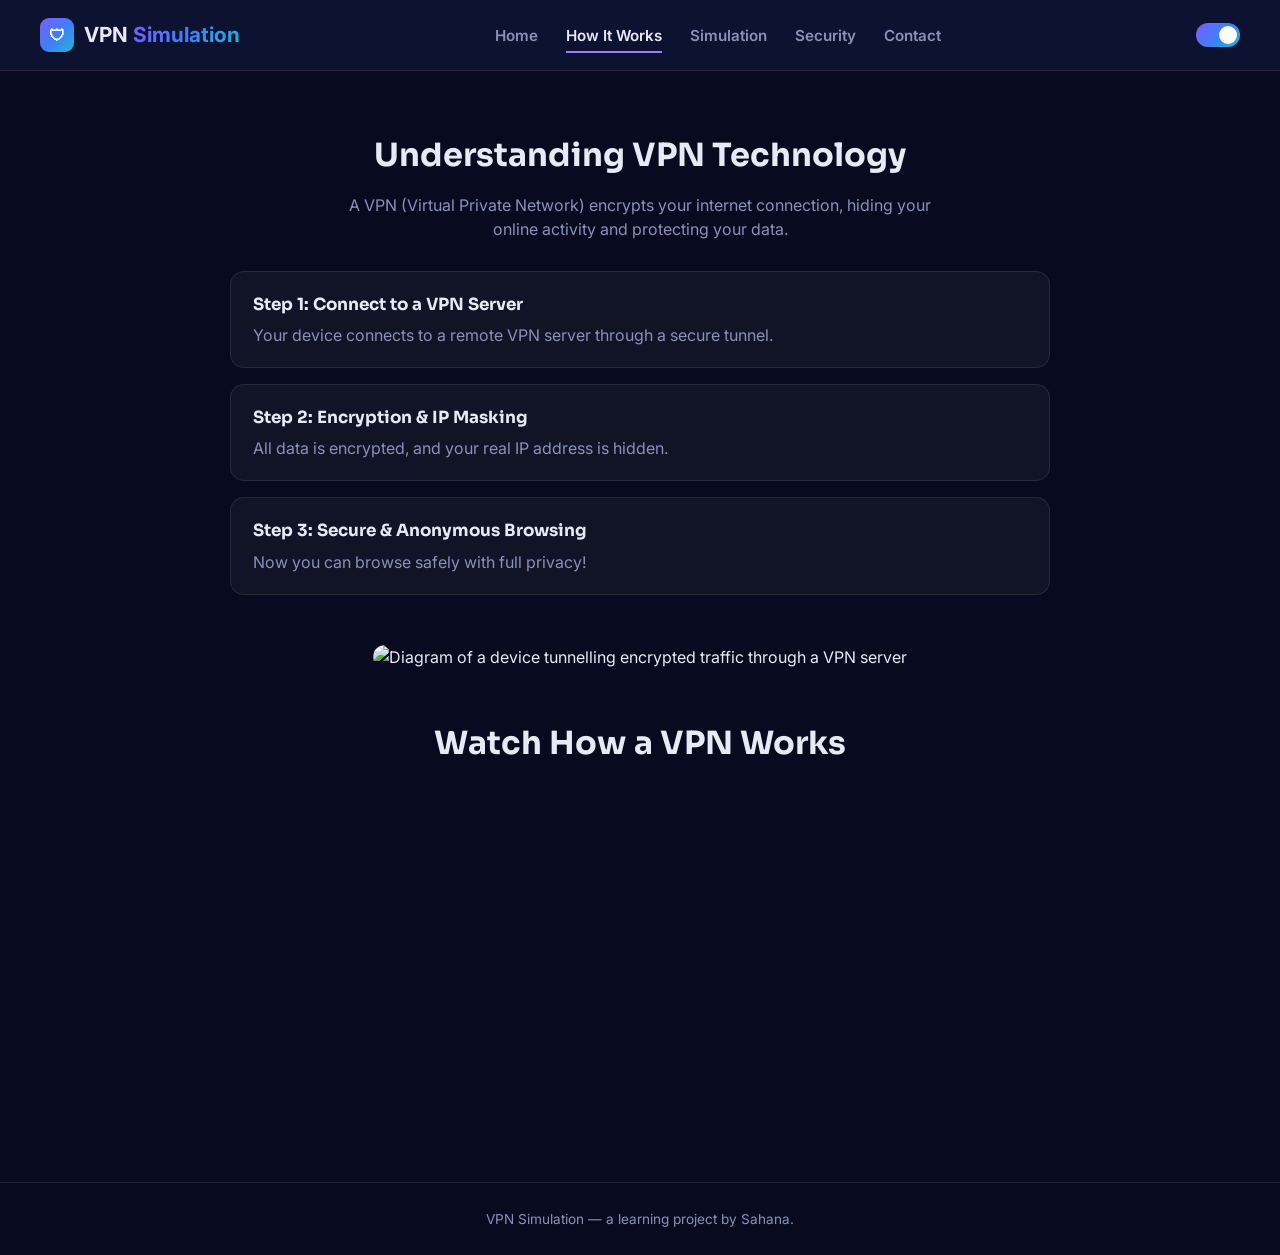
==== how-it-works.html @ f618197d "Add files via upload" ====
<!DOCTYPE html>
<html lang="en">
<head>
    <meta charset="UTF-8">
    <meta name="viewport" content="width=device-width, initial-scale=1.0">
    <title>How VPN Works - VPN Simulation</title>
    <link rel="stylesheet" href="styles.css">
    <script defer src="script.js"></script>
</head>
<body class="dark-mode">
    <header>
        <div class="brand">
            <span class="shield-mark">🛡</span>
            <span>VPN <span class="gradient-text">Simulation</span></span>
        </div>
        <nav>
            <ul>
                <li><a href="index.html">Home</a></li>
                <li><a href="how-it-works.html" class="active">How It Works</a></li>
                <li><a href="simulation.html">Simulation</a></li>
                <li><a href="security.html">Security</a></li>
                <li><a href="contact.html">Contact</a></li>
            </ul>
        </nav>
        <div class="header-right">
            <label class="switch">
                <input type="checkbox" id="darkModeToggle">
                <span class="slider"></span>
            </label>
        </div>
    </header>

    <section class="page how-it-works">
        <h2>Understanding VPN Technology</h2>
        <p>A VPN (Virtual Private Network) encrypts your internet connection, hiding your online activity and protecting your data.</p>

        <div class="vpn-steps">
            <div class="step">
                <h3>Step 1: Connect to a VPN Server</h3>
                <p>Your device connects to a remote VPN server through a secure tunnel.</p>
            </div>

            <div class="step">
                <h3>Step 2: Encryption &amp; IP Masking</h3>
                <p>All data is encrypted, and your real IP address is hidden.</p>
            </div>

            <div class="step">
                <h3>Step 3: Secure &amp; Anonymous Browsing</h3>
                <p>Now you can browse safely with full privacy!</p>
            </div>
        </div>

        <img src="assets/images/vpn.png" alt="Diagram of a device tunnelling encrypted traffic through a VPN server">

        <div class="video-container">
            <h2>Watch How a VPN Works</h2>
            <iframe src="https://www.youtube.com/embed/_wQTRMBAvzg" title="How a VPN works" frameborder="0" allowfullscreen></iframe>
        </div>
    </section>

    <footer>VPN Simulation — a learning project by Sahana.</footer>
</body>
</html>
---- styles.css ----
@import url('https://fonts.googleapis.com/css2?family=Sora:wght@500;600;700;800&family=Inter:wght@400;500;600&display=swap');

/* ---------- Light theme (default) ---------- */
:root {
    --bg: #f4f5fb;
    --bg-soft: #ffffff;
    --card: #ffffff;
    --card-border: #e3e6f3;
    --text: #1c2033;
    --text-dim: #5b6178;
    --purple: #7c5cff;
    --blue: #3b82f6;
    --cyan: #22b8cf;
    --green: #16a34a;
    --red: #e0324d;
    --amber: #d97706;
    --radius: 14px;
    --gradient: linear-gradient(135deg, var(--purple), var(--blue) 55%, var(--cyan));
}

body.dark-mode {
    --bg: #080b1f;
    --bg-soft: #0d1230;
    --card: rgba(255, 255, 255, 0.04);
    --card-border: rgba(255, 255, 255, 0.09);
    --text: #e7e9f7;
    --text-dim: #8b91b3;
    --purple: #9b7bff;
    --blue: #4f8cff;
    --cyan: #35d6e8;
    --green: #2fd66a;
    --red: #ff5470;
    --amber: #ffb020;
}

* { box-sizing: border-box; }

body {
    margin: 0;
    font-family: 'Inter', sans-serif;
    background: var(--bg);
    color: var(--text);
    transition: background 0.3s, color 0.3s;
    line-height: 1.5;
}

h1, h2, h3 {
    font-family: 'Sora', sans-serif;
    margin: 0;
}

a { color: inherit; }

.gradient-text {
    background: var(--gradient);
    -webkit-background-clip: text;
    background-clip: text;
    color: transparent;
}

/* ---------- Header ---------- */
header {
    display: flex;
    align-items: center;
    justify-content: space-between;
    padding: 18px 40px;
    background: var(--bg-soft);
    border-bottom: 1px solid var(--card-border);
    position: relative;
    flex-wrap: wrap;
    gap: 12px;
}

.brand {
    display: flex;
    align-items: center;
    gap: 10px;
    font-size: 1.3rem;
    font-weight: 700;
}

.brand .shield-mark {
    width: 34px;
    height: 34px;
    border-radius: 9px;
    background: var(--gradient);
    display: flex;
    align-items: center;
    justify-content: center;
    color: white;
    font-size: 1rem;
}

nav ul {
    list-style: none;
    display: flex;
    gap: 28px;
    padding: 0;
    margin: 0;
}

nav ul li a {
    text-decoration: none;
    color: var(--text-dim);
    font-weight: 600;
    font-size: 0.95rem;
    padding-bottom: 6px;
    border-bottom: 2px solid transparent;
    transition: color 0.2s, border-color 0.2s;
}

nav ul li a:hover,
nav ul li a.active {
    color: var(--text);
    border-color: var(--purple);
}

.header-right {
    display: flex;
    align-items: center;
    gap: 16px;
}

.status-pill {
    display: flex;
    align-items: center;
    gap: 8px;
    padding: 8px 14px;
    border-radius: 999px;
    background: var(--card);
    border: 1px solid var(--card-border);
    font-size: 0.85rem;
    font-weight: 600;
}

.status-dot {
    width: 8px;
    height: 8px;
    border-radius: 50%;
    background: var(--red);
}

.status-pill.connected .status-dot { background: var(--green); }

/* Dark mode toggle switch */
.switch {
    position: relative;
    display: inline-block;
    width: 44px;
    height: 24px;
    flex-shrink: 0;
}
.switch input { opacity: 0; width: 0; height: 0; }
.slider {
    position: absolute;
    inset: 0;
    background-color: #c7cad9;
    transition: 0.3s;
    border-radius: 999px;
    cursor: pointer;
}
.slider:before {
    position: absolute;
    content: "";
    height: 18px;
    width: 18px;
    left: 3px;
    bottom: 3px;
    background-color: white;
    transition: 0.3s;
    border-radius: 50%;
}
input:checked + .slider { background: var(--gradient); }
input:checked + .slider:before { transform: translateX(20px); }

/* ---------- Hero ---------- */
.hero {
    max-width: 1180px;
    margin: 0 auto;
    padding: 70px 40px 40px;
    display: flex;
    align-items: center;
    justify-content: space-between;
    gap: 40px;
    flex-wrap: wrap;
}

.hero-copy { max-width: 560px; }

.hero h2 {
    font-size: 2.6rem;
    font-weight: 800;
    line-height: 1.15;
}

.hero p {
    color: var(--text-dim);
    font-size: 1.05rem;
    margin-top: 16px;
    max-width: 46ch;
}

.hero-orbit {
    width: 260px;
    height: 260px;
    flex-shrink: 0;
}

.btn {
    display: inline-flex;
    align-items: center;
    gap: 8px;
    background: var(--gradient);
    padding: 13px 26px;
    color: white;
    text-decoration: none;
    border-radius: 999px;
    font-weight: 600;
    font-size: 1rem;
    border: none;
    cursor: pointer;
    transition: transform 0.2s, box-shadow 0.2s;
    margin-top: 26px;
}

.btn:hover {
    transform: translateY(-1px);
    box-shadow: 0 10px 24px -8px rgba(124, 92, 255, 0.55);
}

/* ---------- Dashboard ---------- */
.dashboard {
    max-width: 1180px;
    margin: 0 auto 60px;
    padding: 0 40px;
}

.dashboard-grid {
    display: grid;
    grid-template-columns: 1.1fr 1fr 1fr;
    gap: 20px;
    background: var(--card);
    border: 1px solid var(--card-border);
    border-radius: 20px;
    padding: 28px;
}

.panel-heading {
    display: flex;
    align-items: center;
    gap: 12px;
    margin-bottom: 18px;
}

.panel-heading .icon-badge {
    width: 42px;
    height: 42px;
    border-radius: 12px;
    background: rgba(47, 214, 106, 0.12);
    color: var(--green);
    display: flex;
    align-items: center;
    justify-content: center;
    font-size: 1.2rem;
}

.panel-heading h3 { font-size: 1.05rem; }
.panel-heading span { color: var(--text-dim); font-size: 0.85rem; }

.card {
    background: var(--bg-soft);
    border: 1px solid var(--card-border);
    border-radius: var(--radius);
    padding: 16px 18px;
    margin-bottom: 14px;
}

.card-row {
    display: flex;
    align-items: center;
    justify-content: space-between;
    gap: 12px;
}

.card-label {
    display: flex;
    align-items: center;
    gap: 10px;
    color: var(--text-dim);
    font-size: 0.85rem;
}

.card-value {
    font-weight: 700;
    font-size: 1.05rem;
    margin-top: 4px;
}

.card-sub { color: var(--text-dim); font-size: 0.8rem; margin-top: 2px; }

.mini-btn {
    border: 1px solid var(--card-border);
    background: var(--card);
    border-radius: 999px;
    padding: 8px 14px;
    font-weight: 600;
    font-size: 0.85rem;
    cursor: pointer;
    color: var(--text);
}

.mini-btn:hover { border-color: var(--purple); }

.status-title { font-size: 1.15rem; }
.status-title.status-ok { color: var(--green); }
.status-title.status-bad { color: var(--red); }

.map-card {
    background: var(--bg-soft);
    border: 1px solid var(--card-border);
    border-radius: var(--radius);
    padding: 16px;
    height: 200px;
    display: flex;
    align-items: center;
    justify-content: center;
    position: relative;
    overflow: hidden;
    margin-bottom: 14px;
}

.map-card svg { width: 100%; height: 100%; }

.data-status {
    display: flex;
    align-items: center;
    gap: 12px;
}

.data-status .icon-badge {
    background: rgba(255, 84, 112, 0.12);
    color: var(--red);
}

.data-status.secure .icon-badge {
    background: rgba(47, 214, 106, 0.12);
    color: var(--green);
}

/* ---------- Feature strip ---------- */
.feature-strip {
    max-width: 1180px;
    margin: 0 auto 70px;
    padding: 0 40px;
    display: grid;
    grid-template-columns: repeat(4, 1fr);
    gap: 20px;
    text-align: center;
}

.feature-strip .feature-icon {
    width: 56px;
    height: 56px;
    margin: 0 auto 12px;
    border-radius: 50%;
    display: flex;
    align-items: center;
    justify-content: center;
    font-size: 1.4rem;
}

.feature-strip h4 { font-size: 1rem; }
.feature-strip p { color: var(--text-dim); font-size: 0.85rem; margin: 4px 0 0; }

/* ---------- Generic page sections (how-it-works / security / simulation / contact) ---------- */
section.page {
    max-width: 900px;
    margin: 0 auto;
    padding: 60px 40px 80px;
    text-align: center;
}

section.page h2 { font-size: 2rem; margin-bottom: 14px; }
section.page > p { color: var(--text-dim); max-width: 60ch; margin: 0 auto 30px; }

.vpn-steps {
    display: grid;
    gap: 16px;
    text-align: left;
    margin: 30px 0;
}

.step {
    background: var(--card);
    border: 1px solid var(--card-border);
    border-radius: var(--radius);
    padding: 20px 22px;
}

.step h3 { font-size: 1.05rem; margin-bottom: 6px; }
.step p { color: var(--text-dim); margin: 0; }

section.page img {
    width: 100%;
    max-width: 600px;
    border-radius: var(--radius);
    margin: 20px 0;
}

.video-container { margin-top: 30px; }
.video-container iframe {
    width: 100%;
    max-width: 560px;
    aspect-ratio: 16/9;
    height: auto;
    border-radius: var(--radius);
    border: none;
}

/* Simulation page */
.sim-controls {
    display: flex;
    gap: 10px;
    justify-content: center;
    flex-wrap: wrap;
    margin: 20px 0 30px;
}

.sim-controls input {
    padding: 12px 16px;
    border-radius: 999px;
    border: 1px solid var(--card-border);
    background: var(--bg-soft);
    color: var(--text);
    min-width: 220px;
    font-size: 0.95rem;
}

#simulation-container,
#hacker-simulation {
    display: flex;
    justify-content: space-around;
    align-items: center;
    flex-wrap: wrap;
    gap: 12px;
    margin-top: 30px;
}

.internet, .vpn-server, .destination, .data, .user, .hacker {
    padding: 14px 16px;
    background: var(--card);
    border: 1px solid var(--card-border);
    border-radius: var(--radius);
    font-weight: 600;
    font-size: 0.9rem;
}

.data.normal { border-color: var(--red); color: var(--red); }
.data.encrypted { border-color: var(--green); color: var(--green); display: none; }
.vpn-server { border-color: var(--blue); color: var(--blue); }
.hacker { color: var(--red); font-weight: 700; }
.hidden { display: none; }

#vpn-status { font-size: 1.1rem; margin-top: 24px; font-weight: 600; }

.cipher-text {
    font-family: 'Courier New', monospace;
    font-size: 0.82rem;
    color: var(--cyan);
    background: var(--card);
    border: 1px solid var(--card-border);
    border-radius: 10px;
    padding: 12px 14px;
    margin-top: 16px;
    word-break: break-all;
    text-align: left;
    max-width: 560px;
    margin-left: auto;
    margin-right: auto;
}

/* Security page */
.security-features {
    display: grid;
    grid-template-columns: repeat(auto-fit, minmax(180px, 1fr));
    gap: 16px;
    margin: 30px 0;
}

.feature {
    background: var(--card);
    border: 1px solid var(--card-border);
    border-radius: var(--radius);
    padding: 22px 18px;
    cursor: pointer;
    transition: border-color 0.2s, transform 0.2s;
}

.feature:hover { border-color: var(--purple); transform: translateY(-2px); }
.feature h3 { font-size: 1rem; margin-bottom: 8px; }
.feature p { color: var(--text-dim); font-size: 0.85rem; margin: 0; }

#feature-details {
    margin: 20px 0;
    font-size: 1.05rem;
    color: var(--cyan);
    min-height: 1.4em;
}

.hacker-btn {
    margin-top: 10px;
}

/* Contact page */
form#contactForm {
    display: flex;
    flex-direction: column;
    align-items: stretch;
    gap: 14px;
    max-width: 460px;
    margin: 30px auto 0;
}

form#contactForm input,
form#contactForm textarea {
    padding: 13px 16px;
    border-radius: 10px;
    border: 1px solid var(--card-border);
    background: var(--bg-soft);
    color: var(--text);
    font-size: 0.95rem;
    font-family: inherit;
}

form#contactForm textarea { min-height: 110px; resize: vertical; }

form#contactForm button {
    align-self: center;
    margin-top: 4px;
}

.social-links {
    margin-top: 24px;
    display: flex;
    gap: 20px;
    justify-content: center;
}

.social-links a {
    text-decoration: none;
    color: var(--purple);
    font-weight: 600;
    font-size: 0.95rem;
}

.social-links a:hover { color: var(--blue); }

footer {
    text-align: center;
    padding: 26px;
    color: var(--text-dim);
    font-size: 0.85rem;
    border-top: 1px solid var(--card-border);
}

/* Status messages (validation / success / failure feedback) */
.status-msg {
    font-size: 0.85rem;
    font-weight: 600;
    min-height: 1.2em;
    margin: 8px 0 0;
}
.status-msg.checking { color: var(--text-dim); }
.status-msg.ok { color: var(--green); }
.status-msg.bad { color: var(--red); }

/* Server / country select */
select.server-select {
    padding: 10px 14px;
    border-radius: 10px;
    border: 1px solid var(--card-border);
    background: var(--bg-soft);
    color: var(--text);
    font-size: 0.9rem;
    font-family: inherit;
    width: 100%;
}

/* Trust badge strip */
.trust-badges {
    max-width: 1180px;
    margin: 0 auto 10px;
    padding: 0 40px 30px;
    display: flex;
    flex-wrap: wrap;
    gap: 14px;
    justify-content: center;
}

.trust-badge {
    display: flex;
    align-items: center;
    gap: 8px;
    padding: 10px 16px;
    border-radius: 999px;
    background: var(--card);
    border: 1px solid var(--card-border);
    font-size: 0.82rem;
    font-weight: 600;
    color: var(--text-dim);
}

/* Security report card */
.report-card {
    background: var(--card);
    border: 1px solid var(--card-border);
    border-radius: 16px;
    padding: 24px 26px;
    text-align: left;
    margin: 0 0 34px;
}

.report-card-header {
    display: flex;
    align-items: center;
    justify-content: space-between;
    flex-wrap: wrap;
    gap: 12px;
    border-bottom: 1px solid var(--card-border);
    padding-bottom: 14px;
    margin-bottom: 14px;
}

.report-card-header h3 { font-size: 1.1rem; }
.report-card-header .report-meta { color: var(--text-dim); font-size: 0.8rem; }

.report-status-chip {
    display: inline-flex;
    align-items: center;
    gap: 6px;
    padding: 6px 14px;
    border-radius: 999px;
    background: rgba(47, 214, 106, 0.12);
    color: var(--green);
    font-weight: 700;
    font-size: 0.85rem;
}

.report-table {
    width: 100%;
    border-collapse: collapse;
    font-size: 0.9rem;
}

.report-table th, .report-table td {
    text-align: left;
    padding: 10px 8px;
    border-bottom: 1px solid var(--card-border);
}

.report-table th { color: var(--text-dim); font-weight: 600; font-size: 0.8rem; }
.report-pass { color: var(--green); font-weight: 700; }

/* ---------- Responsive ---------- */
@media (max-width: 900px) {
    .dashboard-grid { grid-template-columns: 1fr; }
    .feature-strip { grid-template-columns: repeat(2, 1fr); }
    header { padding: 16px 20px; }
    nav ul { gap: 16px; flex-wrap: wrap; justify-content: center; }
    .hero { padding: 40px 20px; }
    .hero h2 { font-size: 2rem; }
}

@media (max-width: 520px) {
    .feature-strip { grid-template-columns: 1fr 1fr; }
}
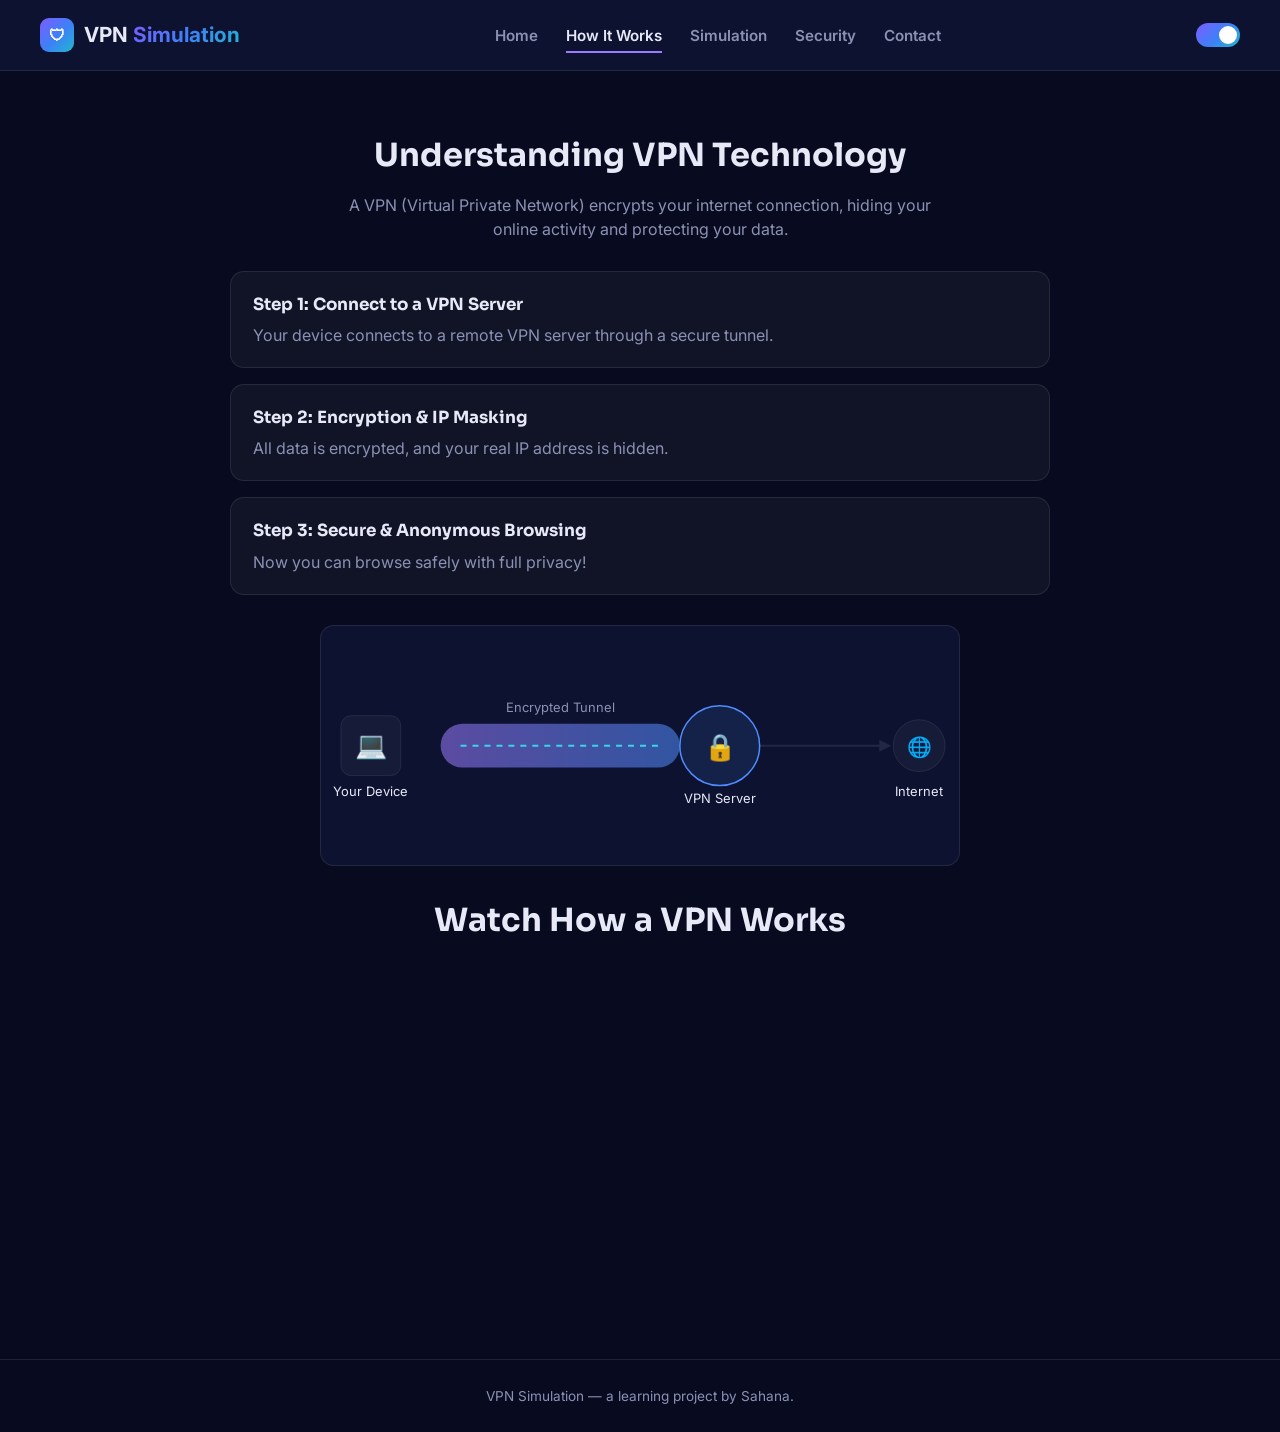
==== commit eb4f09f6: "Add files via upload" ====
--- a/how-it-works.html
+++ b/how-it-works.html
@@ -51,7 +51,38 @@
             </div>
         </div>
 
-        <img src="assets/images/vpn.png" alt="Diagram of a device tunnelling encrypted traffic through a VPN server">
+        <svg class="vpn-diagram" viewBox="0 0 640 220" xmlns="http://www.w3.org/2000/svg" role="img" aria-label="Diagram of a device sending data through an encrypted tunnel to a VPN server, then out to the internet">
+            <defs>
+                <linearGradient id="tunnelGradient" x1="0%" y1="0%" x2="100%" y2="0%">
+                    <stop offset="0%" stop-color="var(--purple)" stop-opacity="0.55"/>
+                    <stop offset="100%" stop-color="var(--blue)" stop-opacity="0.55"/>
+                </linearGradient>
+            </defs>
+
+            <!-- Tunnel -->
+            <rect x="120" y="88" width="240" height="44" rx="22" fill="url(#tunnelGradient)"/>
+            <line x1="140" y1="110" x2="340" y2="110" stroke="var(--cyan)" stroke-width="2" stroke-dasharray="6 6"/>
+            <text x="240" y="76" text-anchor="middle" font-size="13" fill="var(--text-dim)" font-family="Inter, sans-serif">Encrypted Tunnel</text>
+
+            <!-- Device -->
+            <rect x="20" y="80" width="60" height="60" rx="10" fill="var(--card)" stroke="var(--card-border)"/>
+            <text x="50" y="118" text-anchor="middle" font-size="26">💻</text>
+            <text x="50" y="160" text-anchor="middle" font-size="13" fill="var(--text)" font-family="Inter, sans-serif">Your Device</text>
+
+            <!-- VPN server -->
+            <circle cx="400" cy="110" r="40" fill="rgba(79,140,255,0.12)" stroke="var(--blue)" stroke-width="1.5"/>
+            <text x="400" y="120" text-anchor="middle" font-size="26">🔒</text>
+            <text x="400" y="168" text-anchor="middle" font-size="13" fill="var(--text)" font-family="Inter, sans-serif">VPN Server</text>
+
+            <!-- Arrow to internet -->
+            <line x1="440" y1="110" x2="560" y2="110" stroke="var(--card-border)" stroke-width="2"/>
+            <polygon points="560,104 572,110 560,116" fill="var(--card-border)"/>
+
+            <!-- Internet -->
+            <circle cx="600" cy="110" r="26" fill="var(--card)" stroke="var(--card-border)"/>
+            <text x="600" y="118" text-anchor="middle" font-size="20">🌐</text>
+            <text x="600" y="160" text-anchor="middle" font-size="13" fill="var(--text)" font-family="Inter, sans-serif">Internet</text>
+        </svg>
 
         <div class="video-container">
             <h2>Watch How a VPN Works</h2>
--- a/styles.css
+++ b/styles.css
@@ -407,6 +407,18 @@
     margin: 20px 0;
 }
 
+.vpn-diagram {
+    width: 100%;
+    max-width: 640px;
+    height: auto;
+    margin: 30px auto;
+    display: block;
+    background: var(--bg-soft);
+    border: 1px solid var(--card-border);
+    border-radius: var(--radius);
+    padding: 10px 0;
+}
+
 .video-container { margin-top: 30px; }
 .video-container iframe {
     width: 100%;
